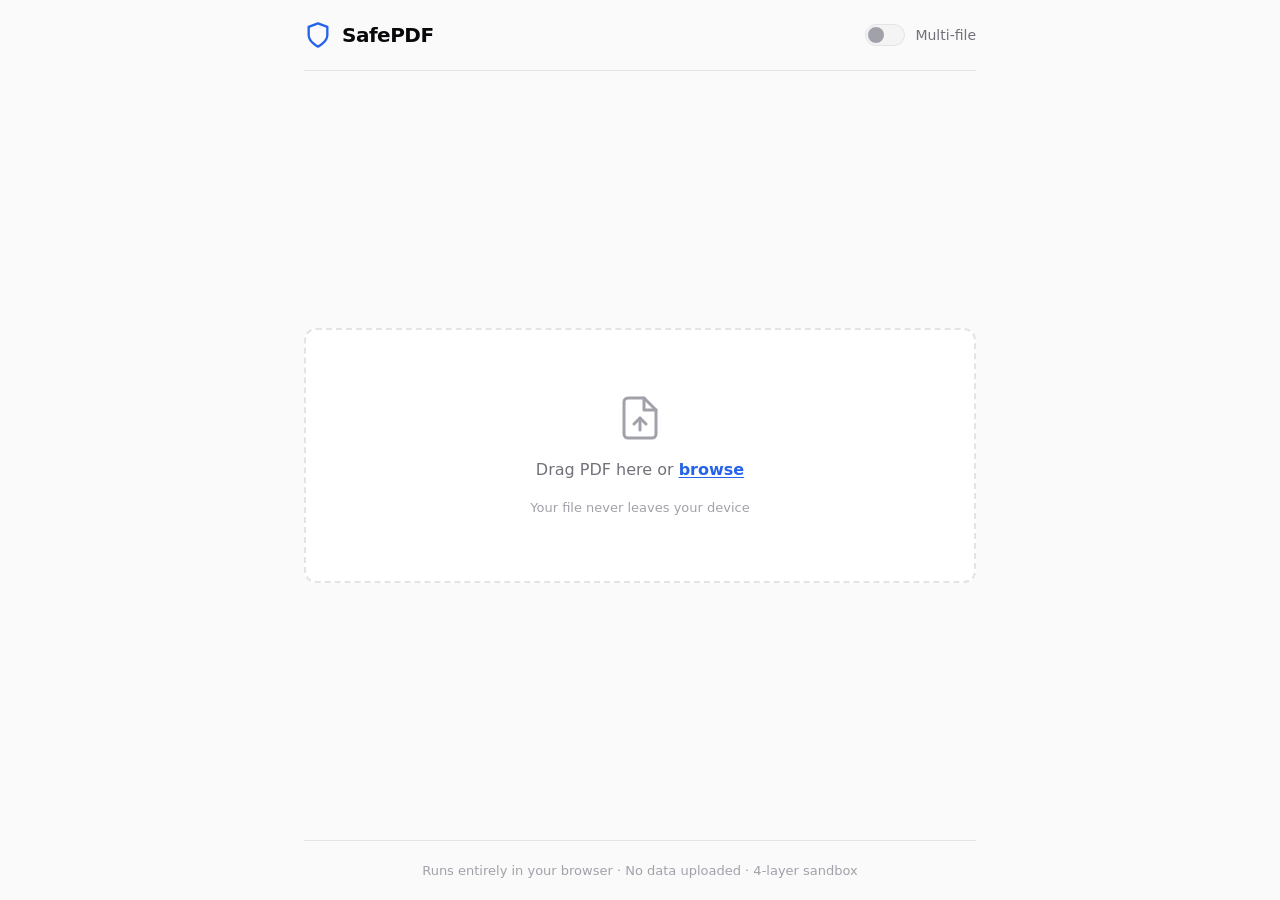
==== index.html @ 010dd8d1 "first commit" ====
<!DOCTYPE html>
<html lang="en">

<head>
    <meta charset="UTF-8">
    <meta name="viewport" content="width=device-width, initial-scale=1.0">
    <meta http-equiv="Content-Security-Policy"
        content="default-src 'self'; script-src 'self' blob:; style-src 'self' 'unsafe-inline' https://fonts.googleapis.com; font-src https://fonts.gstatic.com; img-src 'self' blob: data:; frame-src blob:; worker-src 'self' blob:; connect-src 'self' blob:; object-src 'none'; base-uri 'none';">
    <meta name="description"
        content="SafePDF — Sanitize PDFs entirely in your browser. No uploads, no servers. Four layers of security.">
    <title>SafePDF — Client-Side PDF Sanitizer</title>
    <link rel="preconnect" href="https://fonts.googleapis.com">
    <link rel="preconnect" href="https://fonts.gstatic.com" crossorigin>
    <link href="https://fonts.googleapis.com/css2?family=Inter:wght@400;500;600;700&display=swap" rel="stylesheet">
    <link rel="stylesheet" href="style.css">
    <link rel="manifest" href="manifest.json">
    <meta name="theme-color" content="#0a0a0a">
    <link rel="icon" type="image/svg+xml"
        href="data:image/svg+xml,<svg xmlns='http://www.w3.org/2000/svg' viewBox='0 0 100 100'><text y='.9em' font-size='90'>🛡️</text></svg>">
</head>

<body>
    <div class="app" id="app">
        <!-- Header -->
        <header class="header">
            <div class="logo">
                <svg class="logo-icon" viewBox="0 0 24 24" fill="none" stroke="currentColor" stroke-width="2"
                    stroke-linecap="round" stroke-linejoin="round">
                    <path d="M12 22s8-4 8-10V5l-8-3-8 3v7c0 6 8 10 8 10z" />
                </svg>
                <span class="logo-text">SafePDF</span>
            </div>
            <div class="header-controls">
                <label class="toggle" id="multiFileToggle">
                    <input type="checkbox" id="multiFileCheckbox">
                    <span class="toggle-slider"></span>
                    <span class="toggle-label">Multi-file</span>
                </label>
            </div>
        </header>

        <!-- Main Content -->
        <main class="main">
            <!-- Drop Zone -->
            <div class="drop-zone" id="dropZone">
                <div class="drop-zone-content">
                    <svg class="drop-icon" viewBox="0 0 24 24" fill="none" stroke="currentColor" stroke-width="1.5"
                        stroke-linecap="round" stroke-linejoin="round">
                        <path d="M14 2H6a2 2 0 0 0-2 2v16a2 2 0 0 0 2 2h12a2 2 0 0 0 2-2V8z" />
                        <polyline points="14 2 14 8 20 8" />
                        <line x1="12" y1="18" x2="12" y2="12" />
                        <polyline points="9 15 12 12 15 15" />
                    </svg>
                    <p class="drop-text">Drag PDF here or <button class="browse-btn" id="browseBtn">browse</button></p>
                    <p class="drop-hint">Your file never leaves your device</p>
                </div>
                <input type="file" id="fileInput" accept=".pdf,application/pdf" hidden>
            </div>

            <!-- Processing Section -->
            <section class="processing-section" id="processingSection" hidden>
                <div class="file-card" id="fileCard">
                    <div class="file-info">
                        <svg class="file-icon" viewBox="0 0 24 24" fill="none" stroke="currentColor" stroke-width="2"
                            stroke-linecap="round" stroke-linejoin="round">
                            <path d="M14 2H6a2 2 0 0 0-2 2v16a2 2 0 0 0 2 2h12a2 2 0 0 0 2-2V8z" />
                            <polyline points="14 2 14 8 20 8" />
                        </svg>
                        <div class="file-meta">
                            <span class="file-name" id="fileName"></span>
                            <span class="file-size" id="fileSize"></span>
                        </div>
                    </div>
                    <div class="progress-container">
                        <div class="progress-bar">
                            <div class="progress-fill" id="progressFill"></div>
                        </div>
                        <span class="progress-text" id="progressText">Preparing…</span>
                    </div>
                </div>
            </section>

            <!-- Multi-file Queue -->
            <section class="queue-section" id="queueSection" hidden>
                <h2 class="queue-title">Queue</h2>
                <div class="queue-list" id="queueList"></div>
            </section>

            <!-- Results Section -->
            <section class="results-section" id="resultsSection" hidden>
                <div class="results-header">
                    <h2 class="results-title">
                        <svg class="check-icon" viewBox="0 0 24 24" fill="none" stroke="currentColor" stroke-width="2.5"
                            stroke-linecap="round" stroke-linejoin="round">
                            <path d="M22 11.08V12a10 10 0 1 1-5.93-9.14" />
                            <polyline points="22 4 12 14.01 9 11.01" />
                        </svg>
                        Sanitized
                    </h2>
                    <div class="results-actions">
                        <button class="btn btn-secondary" id="previewBtn">Preview</button>
                        <button class="btn btn-primary" id="downloadBtn">Download</button>
                        <button class="btn btn-ghost" id="resetBtn">New file</button>
                    </div>
                </div>
                <div class="preview-container" id="previewContainer" hidden>
                    <iframe id="previewFrame" sandbox="allow-same-origin" class="preview-frame"></iframe>
                </div>
            </section>
        </main>

        <!-- Footer -->
        <footer class="footer">
            <p>Runs entirely in your browser · No data uploaded · 4-layer sandbox</p>
        </footer>
    </div>

    <script src="jspdf.umd.min.js"></script>
    <script src="app.js"></script>
</body>

</html>
---- style.css ----
/* ============================================
   SafePDF — 2026 Minimalistic Design
   ============================================ */

:root {
    --font: 'Inter', system-ui, -apple-system, sans-serif;

    /* Light theme */
    --bg: #fafafa;
    --bg-card: #ffffff;
    --bg-elevated: #f4f4f5;
    --text-primary: #09090b;
    --text-secondary: #71717a;
    --text-tertiary: #a1a1aa;
    --border: #e4e4e7;
    --border-hover: #d4d4d8;
    --accent: #2563eb;
    --accent-hover: #1d4ed8;
    --accent-glow: rgba(37, 99, 235, 0.15);
    --success: #10b981;
    --success-bg: rgba(16, 185, 129, 0.08);
    --danger: #ef4444;
    --shadow-sm: 0 1px 2px rgba(0, 0, 0, 0.04);
    --shadow-md: 0 4px 12px rgba(0, 0, 0, 0.06);
    --shadow-lg: 0 12px 40px rgba(0, 0, 0, 0.08);
    --radius: 12px;
    --radius-sm: 8px;
    --transition: 0.2s cubic-bezier(0.4, 0, 0.2, 1);
}

@media (prefers-color-scheme: dark) {
    :root {
        --bg: #0a0a0a;
        --bg-card: #141414;
        --bg-elevated: #1c1c1e;
        --text-primary: #fafafa;
        --text-secondary: #a1a1aa;
        --text-tertiary: #52525b;
        --border: #27272a;
        --border-hover: #3f3f46;
        --accent: #3b82f6;
        --accent-hover: #60a5fa;
        --accent-glow: rgba(59, 130, 246, 0.12);
        --success: #34d399;
        --success-bg: rgba(52, 211, 153, 0.08);
        --shadow-sm: 0 1px 2px rgba(0, 0, 0, 0.2);
        --shadow-md: 0 4px 12px rgba(0, 0, 0, 0.3);
        --shadow-lg: 0 12px 40px rgba(0, 0, 0, 0.4);
    }
}

/* ---- Reset & Base ---- */
*,
*::before,
*::after {
    margin: 0;
    padding: 0;
    box-sizing: border-box;
}

html {
    font-size: 16px;
    -webkit-font-smoothing: antialiased;
    -moz-osx-font-smoothing: grayscale;
}

body {
    font-family: var(--font);
    background: var(--bg);
    color: var(--text-primary);
    line-height: 1.5;
    min-height: 100vh;
}

/* ---- App Layout ---- */
.app {
    display: flex;
    flex-direction: column;
    min-height: 100vh;
    max-width: 720px;
    margin: 0 auto;
    padding: 0 24px;
}

/* ---- Header ---- */
.header {
    display: flex;
    align-items: center;
    justify-content: space-between;
    padding: 20px 0;
    border-bottom: 1px solid var(--border);
}

.logo {
    display: flex;
    align-items: center;
    gap: 10px;
}

.logo-icon {
    width: 28px;
    height: 28px;
    color: var(--accent);
}

.logo-text {
    font-size: 1.25rem;
    font-weight: 700;
    letter-spacing: -0.025em;
}

/* ---- Toggle ---- */
.toggle {
    display: flex;
    align-items: center;
    gap: 10px;
    cursor: pointer;
    user-select: none;
}

.toggle input {
    display: none;
}

.toggle-slider {
    position: relative;
    width: 40px;
    height: 22px;
    background: var(--bg-elevated);
    border: 1px solid var(--border);
    border-radius: 11px;
    transition: var(--transition);
}

.toggle-slider::after {
    content: '';
    position: absolute;
    top: 2px;
    left: 2px;
    width: 16px;
    height: 16px;
    background: var(--text-tertiary);
    border-radius: 50%;
    transition: var(--transition);
}

.toggle input:checked+.toggle-slider {
    background: var(--accent);
    border-color: var(--accent);
}

.toggle input:checked+.toggle-slider::after {
    transform: translateX(18px);
    background: white;
}

.toggle-label {
    font-size: 0.875rem;
    font-weight: 500;
    color: var(--text-secondary);
}

/* ---- Main ---- */
.main {
    flex: 1;
    display: flex;
    flex-direction: column;
    align-items: center;
    justify-content: center;
    padding: 48px 0;
    gap: 24px;
}

.main:has(.processing-section:not([hidden])),
.main:has(.results-section:not([hidden])) {
    justify-content: flex-start;
}

/* ---- Drop Zone ---- */
.drop-zone {
    width: 100%;
    border: 2px dashed var(--border);
    border-radius: var(--radius);
    padding: 64px 32px;
    text-align: center;
    cursor: pointer;
    transition: var(--transition);
    background: var(--bg-card);
    position: relative;
}

.drop-zone:hover,
.drop-zone.drag-over {
    border-color: var(--accent);
    background: var(--accent-glow);
    box-shadow: var(--shadow-md);
}

.drop-zone.drag-over {
    transform: scale(1.01);
}

.drop-zone-content {
    display: flex;
    flex-direction: column;
    align-items: center;
    gap: 16px;
}

.drop-icon {
    width: 48px;
    height: 48px;
    color: var(--text-tertiary);
    transition: var(--transition);
}

.drop-zone:hover .drop-icon,
.drop-zone.drag-over .drop-icon {
    color: var(--accent);
    transform: translateY(-2px);
}

.drop-text {
    font-size: 1rem;
    color: var(--text-secondary);
}

.browse-btn {
    background: none;
    border: none;
    color: var(--accent);
    font: inherit;
    font-weight: 600;
    cursor: pointer;
    text-decoration: underline;
    text-underline-offset: 2px;
}

.browse-btn:hover {
    color: var(--accent-hover);
}

.drop-hint {
    font-size: 0.8125rem;
    color: var(--text-tertiary);
}

/* ---- Processing / File Card ---- */
.file-card {
    width: 100%;
    background: var(--bg-card);
    border: 1px solid var(--border);
    border-radius: var(--radius);
    padding: 20px;
    box-shadow: var(--shadow-sm);
    animation: slideUp 0.3s ease;
}

.file-info {
    display: flex;
    align-items: center;
    gap: 12px;
    margin-bottom: 16px;
}

.file-icon {
    width: 24px;
    height: 24px;
    color: var(--accent);
    flex-shrink: 0;
}

.file-meta {
    display: flex;
    flex-direction: column;
    min-width: 0;
}

.file-name {
    font-size: 0.9375rem;
    font-weight: 600;
    white-space: nowrap;
    overflow: hidden;
    text-overflow: ellipsis;
}

.file-size {
    font-size: 0.8125rem;
    color: var(--text-tertiary);
}

.progress-container {
    display: flex;
    align-items: center;
    gap: 12px;
}

.progress-bar {
    flex: 1;
    height: 6px;
    background: var(--bg-elevated);
    border-radius: 3px;
    overflow: hidden;
}

.progress-fill {
    height: 100%;
    width: 0%;
    background: linear-gradient(90deg, var(--accent), #818cf8);
    border-radius: 3px;
    transition: width 0.3s ease;
}

.progress-text {
    font-size: 0.8125rem;
    color: var(--text-secondary);
    flex-shrink: 0;
    min-width: 80px;
    text-align: right;
}

/* ---- Queue ---- */
.queue-section {
    width: 100%;
}

.queue-title {
    font-size: 0.875rem;
    font-weight: 600;
    color: var(--text-secondary);
    text-transform: uppercase;
    letter-spacing: 0.05em;
    margin-bottom: 12px;
}

.queue-list {
    display: flex;
    flex-direction: column;
    gap: 8px;
}

.queue-item {
    display: flex;
    align-items: center;
    justify-content: space-between;
    padding: 12px 16px;
    background: var(--bg-card);
    border: 1px solid var(--border);
    border-radius: var(--radius-sm);
    font-size: 0.875rem;
}

.queue-item-name {
    white-space: nowrap;
    overflow: hidden;
    text-overflow: ellipsis;
    flex: 1;
    margin-right: 12px;
}

.queue-item-status {
    color: var(--text-tertiary);
    font-size: 0.8125rem;
    flex-shrink: 0;
}

.queue-item-status.done {
    color: var(--success);
}

.queue-item-status.active {
    color: var(--accent);
}

/* ---- Results ---- */
.results-section {
    width: 100%;
    animation: slideUp 0.3s ease;
}

.results-header {
    display: flex;
    align-items: center;
    justify-content: space-between;
    flex-wrap: wrap;
    gap: 12px;
    margin-bottom: 16px;
}

.results-title {
    display: flex;
    align-items: center;
    gap: 8px;
    font-size: 1.125rem;
    font-weight: 600;
    color: var(--success);
}

.check-icon {
    width: 22px;
    height: 22px;
}

.results-actions {
    display: flex;
    gap: 8px;
}

/* ---- Buttons ---- */
.btn {
    padding: 8px 16px;
    border-radius: var(--radius-sm);
    font: inherit;
    font-size: 0.875rem;
    font-weight: 500;
    cursor: pointer;
    transition: var(--transition);
    border: 1px solid transparent;
    display: inline-flex;
    align-items: center;
    gap: 6px;
}

.btn-primary {
    background: var(--accent);
    color: white;
    border-color: var(--accent);
}

.btn-primary:hover {
    background: var(--accent-hover);
    box-shadow: var(--shadow-md);
}

.btn-secondary {
    background: var(--bg-elevated);
    color: var(--text-primary);
    border-color: var(--border);
}

.btn-secondary:hover {
    border-color: var(--border-hover);
    box-shadow: var(--shadow-sm);
}

.btn-ghost {
    background: transparent;
    color: var(--text-secondary);
}

.btn-ghost:hover {
    color: var(--text-primary);
    background: var(--bg-elevated);
}

/* ---- Preview ---- */
.preview-container {
    width: 100%;
    border: 1px solid var(--border);
    border-radius: var(--radius);
    overflow: hidden;
    background: var(--bg-elevated);
    animation: fadeIn 0.3s ease;
}

.preview-frame {
    width: 100%;
    height: 600px;
    border: none;
    display: block;
}

/* ---- Footer ---- */
.footer {
    padding: 20px 0;
    text-align: center;
    border-top: 1px solid var(--border);
}

.footer p {
    font-size: 0.8125rem;
    color: var(--text-tertiary);
}

/* ---- Animations ---- */
@keyframes slideUp {
    from {
        opacity: 0;
        transform: translateY(12px);
    }

    to {
        opacity: 1;
        transform: translateY(0);
    }
}

@keyframes fadeIn {
    from {
        opacity: 0;
    }

    to {
        opacity: 1;
    }
}

@keyframes pulse {

    0%,
    100% {
        opacity: 1;
    }

    50% {
        opacity: 0.5;
    }
}

/* ---- Responsive ---- */
@media (max-width: 600px) {
    .app {
        padding: 0 16px;
    }

    .drop-zone {
        padding: 48px 20px;
    }

    .results-header {
        flex-direction: column;
        align-items: flex-start;
    }

    .results-actions {
        width: 100%;
    }

    .results-actions .btn {
        flex: 1;
        justify-content: center;
    }

    .preview-frame {
        height: 400px;
    }
}

/* ---- Hidden utility ---- */
[hidden] {
    display: none !important;
}
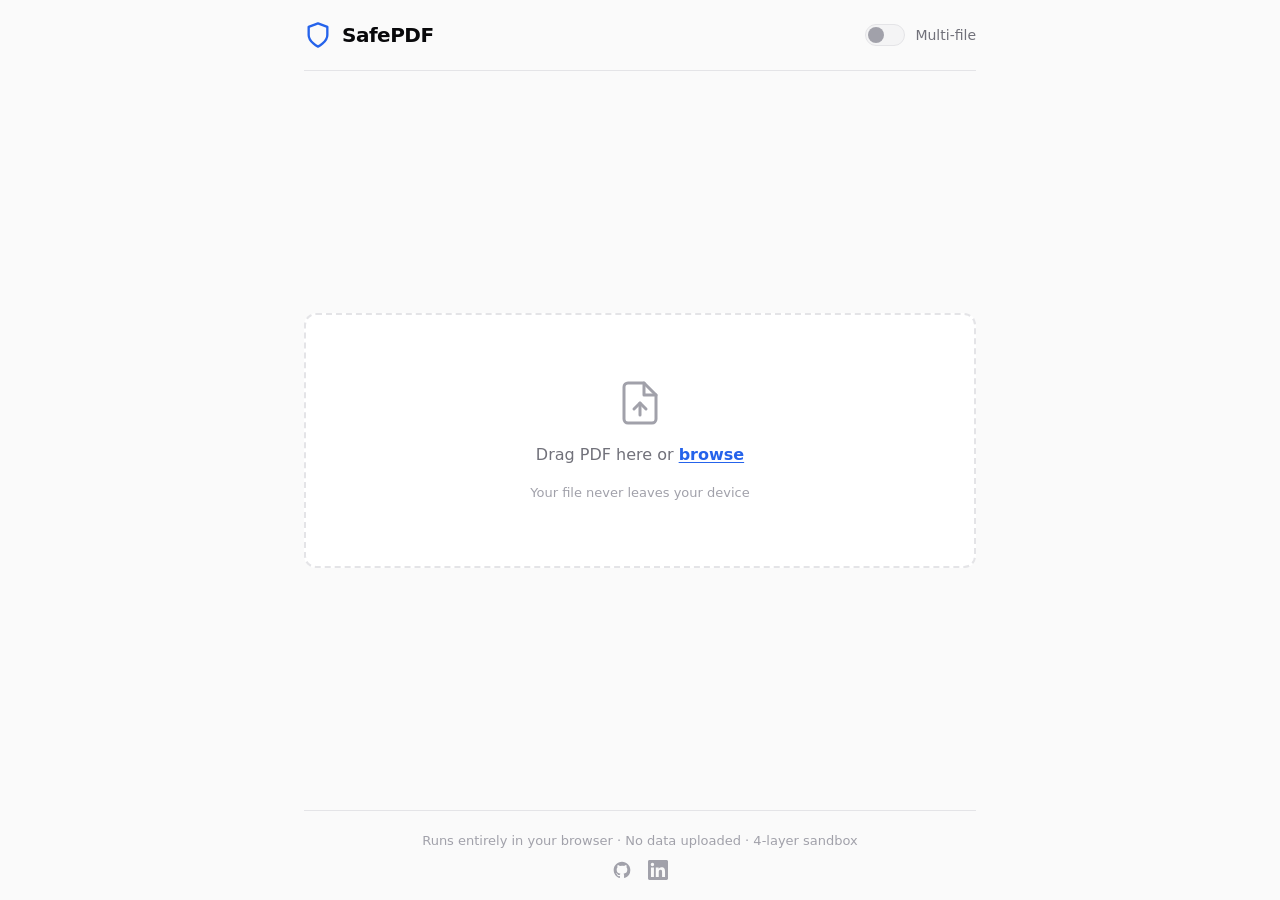
==== commit 78fac541: "." ====
--- a/index.html
+++ b/index.html
@@ -104,7 +104,9 @@
                     </div>
                 </div>
                 <div class="preview-container" id="previewContainer" hidden>
-                    <iframe id="previewFrame" sandbox="allow-same-origin" class="preview-frame"></iframe>
+                    <!-- Sandbox Layer: Display Isolation -->
+                    <!-- sandbox="" = most restrictive: no scripts, no forms, no popups, unique origin -->
+                    <iframe id="previewFrame" sandbox="" class="preview-frame" title="Sanitized PDF Preview"></iframe>
                 </div>
             </section>
         </main>
@@ -112,11 +114,27 @@
         <!-- Footer -->
         <footer class="footer">
             <p>Runs entirely in your browser · No data uploaded · 4-layer sandbox</p>
+            <div class="footer-links">
+                <a href="https://github.com/beny-karachun" target="_blank" rel="noopener noreferrer" aria-label="GitHub"
+                    class="footer-icon">
+                    <svg viewBox="0 0 24 24" fill="currentColor" width="20" height="20">
+                        <path
+                            d="M12 2C6.477 2 2 6.484 2 12.017c0 4.425 2.865 8.18 6.839 9.504.5.092.682-.217.682-.483 0-.237-.008-.868-.013-1.703-2.782.605-3.369-1.343-3.369-1.343-.454-1.158-1.11-1.466-1.11-1.466-.908-.62.069-.608.069-.608 1.003.07 1.531 1.032 1.531 1.032.892 1.53 2.341 1.088 2.91.832.092-.647.35-1.088.636-1.338-2.22-.253-4.555-1.113-4.555-4.951 0-1.093.39-1.988 1.029-2.688-.103-.253-.446-1.272.098-2.65 0 0 .84-.27 2.75 1.026A9.564 9.564 0 0112 6.844c.85.004 1.705.115 2.504.337 1.909-1.296 2.747-1.027 2.747-1.027.546 1.379.202 2.398.1 2.651.64.7 1.028 1.595 1.028 2.688 0 3.848-2.339 4.695-4.566 4.943.359.309.678.92.678 1.855 0 1.338-.012 2.419-.012 2.747 0 .268.18.58.688.482A10.019 10.019 0 0022 12.017C22 6.484 17.522 2 12 2z" />
+                    </svg>
+                </a>
+                <a href="https://www.linkedin.com/in/beny-karachun-5a5188369/" target="_blank" rel="noopener noreferrer"
+                    aria-label="LinkedIn" class="footer-icon">
+                    <svg viewBox="0 0 24 24" fill="currentColor" width="20" height="20">
+                        <path
+                            d="M20.447 20.452h-3.554v-5.569c0-1.328-.027-3.037-1.852-3.037-1.853 0-2.136 1.445-2.136 2.939v5.667H9.351V9h3.414v1.561h.046c.477-.9 1.637-1.85 3.37-1.85 3.601 0 4.267 2.37 4.267 5.455v6.286zM5.337 7.433a2.062 2.062 0 01-2.063-2.065 2.064 2.064 0 112.063 2.065zm1.782 13.019H3.555V9h3.564v11.452zM22.225 0H1.771C.792 0 0 .774 0 1.729v20.542C0 23.227.792 24 1.771 24h20.451C23.2 24 24 23.227 24 22.271V1.729C24 .774 23.2 0 22.222 0h.003z" />
+                    </svg>
+                </a>
+            </div>
         </footer>
     </div>
 
     <script src="jspdf.umd.min.js"></script>
-    <script src="app.js"></script>
+    <script type="module" src="app.js"></script>
 </body>
 
 </html>
--- a/style.css
+++ b/style.css
@@ -456,9 +456,10 @@
 /* ---- Preview ---- */
 .preview-container {
     width: 100%;
+    max-height: 700px;
+    overflow-y: auto;
     border: 1px solid var(--border);
     border-radius: var(--radius);
-    overflow: hidden;
     background: var(--bg-elevated);
     animation: fadeIn 0.3s ease;
 }
@@ -468,6 +469,7 @@
     height: 600px;
     border: none;
     display: block;
+    border-radius: var(--radius);
 }
 
 /* ---- Footer ---- */
@@ -482,6 +484,23 @@
     color: var(--text-tertiary);
 }
 
+.footer-links {
+    display: flex;
+    justify-content: center;
+    gap: 16px;
+    margin-top: 10px;
+}
+
+.footer-icon {
+    color: var(--text-tertiary);
+    transition: color var(--transition);
+    display: inline-flex;
+}
+
+.footer-icon:hover {
+    color: var(--text-primary);
+}
+
 /* ---- Animations ---- */
 @keyframes slideUp {
     from {
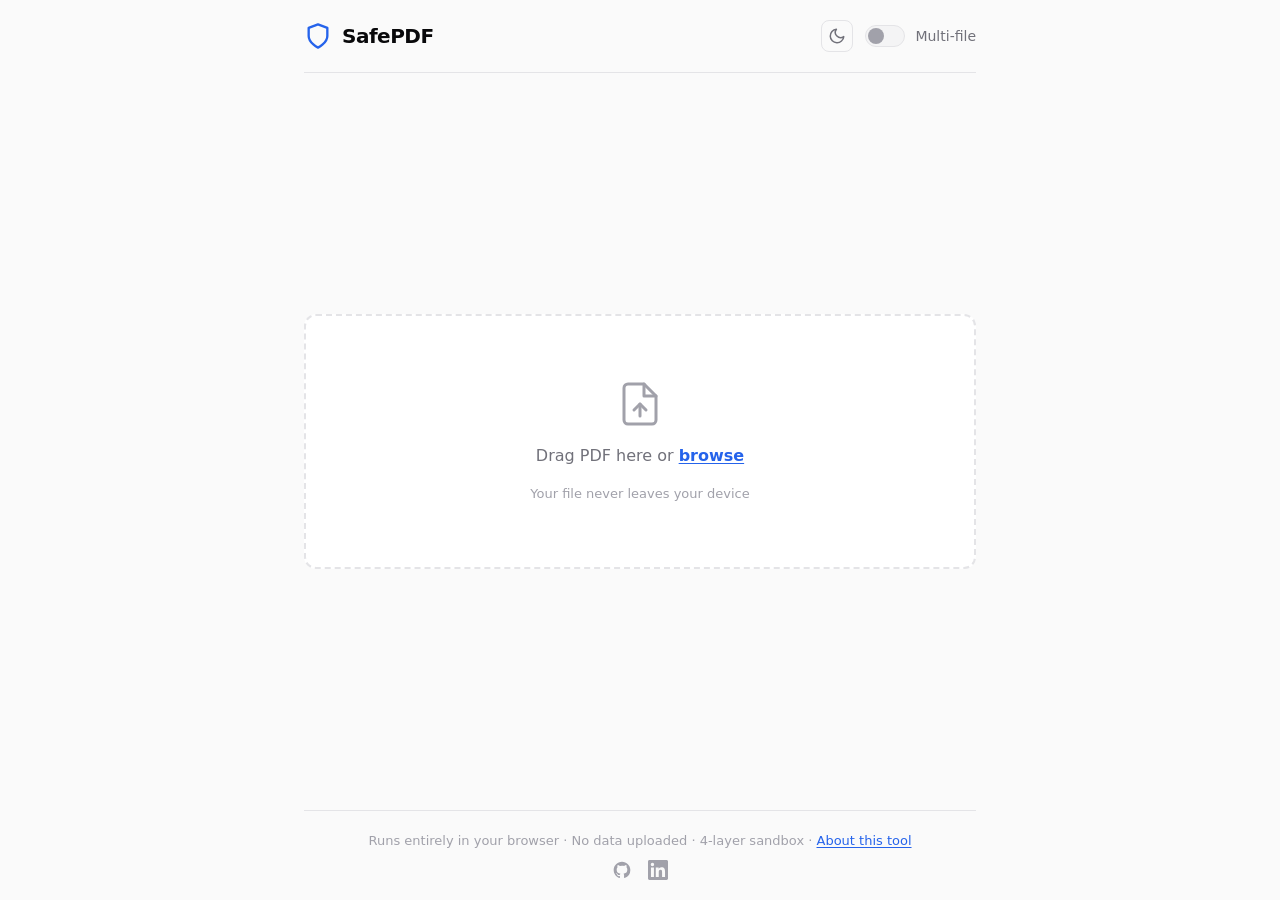
==== commit 36ec4b35: "night mode + About this tool" ====
--- a/index.html
+++ b/index.html
@@ -31,6 +31,26 @@
                 <span class="logo-text">SafePDF</span>
             </div>
             <div class="header-controls">
+                <button class="theme-toggle" id="themeToggle" aria-label="Toggle theme">
+                    <!-- Sun icon (shown in dark mode) -->
+                    <svg class="icon-sun" viewBox="0 0 24 24" fill="none" stroke="currentColor" stroke-width="2"
+                        stroke-linecap="round" stroke-linejoin="round">
+                        <circle cx="12" cy="12" r="5" />
+                        <line x1="12" y1="1" x2="12" y2="3" />
+                        <line x1="12" y1="21" x2="12" y2="23" />
+                        <line x1="4.22" y1="4.22" x2="5.64" y2="5.64" />
+                        <line x1="18.36" y1="18.36" x2="19.78" y2="19.78" />
+                        <line x1="1" y1="12" x2="3" y2="12" />
+                        <line x1="21" y1="12" x2="23" y2="12" />
+                        <line x1="4.22" y1="19.78" x2="5.64" y2="18.36" />
+                        <line x1="18.36" y1="5.64" x2="19.78" y2="4.22" />
+                    </svg>
+                    <!-- Moon icon (shown in light mode) -->
+                    <svg class="icon-moon" viewBox="0 0 24 24" fill="none" stroke="currentColor" stroke-width="2"
+                        stroke-linecap="round" stroke-linejoin="round">
+                        <path d="M21 12.79A9 9 0 1 1 11.21 3 7 7 0 0 0 21 12.79z" />
+                    </svg>
+                </button>
                 <label class="toggle" id="multiFileToggle">
                     <input type="checkbox" id="multiFileCheckbox">
                     <span class="toggle-slider"></span>
@@ -113,7 +133,8 @@
 
         <!-- Footer -->
         <footer class="footer">
-            <p>Runs entirely in your browser · No data uploaded · 4-layer sandbox</p>
+            <p class="footer-tagline">Runs entirely in your browser · No data uploaded · 4-layer sandbox · <a
+                    href="about.html" class="footer-about">About this tool</a></p>
             <div class="footer-links">
                 <a href="https://github.com/beny-karachun" target="_blank" rel="noopener noreferrer" aria-label="GitHub"
                     class="footer-icon">
--- a/style.css
+++ b/style.css
@@ -28,8 +28,9 @@
     --transition: 0.2s cubic-bezier(0.4, 0, 0.2, 1);
 }
 
+/* Dark theme — triggered by OS preference OR manual toggle */
 @media (prefers-color-scheme: dark) {
-    :root {
+    :root:not([data-theme="light"]) {
         --bg: #0a0a0a;
         --bg-card: #141414;
         --bg-elevated: #1c1c1e;
@@ -49,6 +50,26 @@
     }
 }
 
+/* Manual dark mode override */
+:root[data-theme="dark"] {
+    --bg: #0a0a0a;
+    --bg-card: #141414;
+    --bg-elevated: #1c1c1e;
+    --text-primary: #fafafa;
+    --text-secondary: #a1a1aa;
+    --text-tertiary: #52525b;
+    --border: #27272a;
+    --border-hover: #3f3f46;
+    --accent: #3b82f6;
+    --accent-hover: #60a5fa;
+    --accent-glow: rgba(59, 130, 246, 0.12);
+    --success: #34d399;
+    --success-bg: rgba(52, 211, 153, 0.08);
+    --shadow-sm: 0 1px 2px rgba(0, 0, 0, 0.2);
+    --shadow-md: 0 4px 12px rgba(0, 0, 0, 0.3);
+    --shadow-lg: 0 12px 40px rgba(0, 0, 0, 0.4);
+}
+
 /* ---- Reset & Base ---- */
 *,
 *::before,
@@ -107,6 +128,73 @@
     font-size: 1.25rem;
     font-weight: 700;
     letter-spacing: -0.025em;
+}
+
+/* ---- Header Controls ---- */
+.header-controls {
+    display: flex;
+    align-items: center;
+    gap: 12px;
+}
+
+/* ---- Theme Toggle ---- */
+.theme-toggle {
+    background: none;
+    border: 1px solid var(--border);
+    border-radius: var(--radius-sm);
+    padding: 6px;
+    cursor: pointer;
+    color: var(--text-secondary);
+    display: inline-flex;
+    align-items: center;
+    justify-content: center;
+    transition: var(--transition);
+}
+
+.theme-toggle:hover {
+    color: var(--text-primary);
+    border-color: var(--border-hover);
+    background: var(--bg-elevated);
+}
+
+.theme-toggle svg {
+    width: 18px;
+    height: 18px;
+}
+
+/* Icon visibility: light mode = moon, dark mode = sun */
+.icon-sun {
+    display: none;
+}
+
+.icon-moon {
+    display: block;
+}
+
+@media (prefers-color-scheme: dark) {
+    :root:not([data-theme="light"]) .icon-sun {
+        display: block;
+    }
+
+    :root:not([data-theme="light"]) .icon-moon {
+        display: none;
+    }
+}
+
+:root[data-theme="dark"] .icon-sun {
+    display: block;
+}
+
+:root[data-theme="dark"] .icon-moon {
+    display: none;
+}
+
+:root[data-theme="light"] .icon-sun {
+    display: none;
+}
+
+:root[data-theme="light"] .icon-moon {
+    display: block;
 }
 
 /* ---- Toggle ---- */
@@ -479,16 +567,16 @@
     border-top: 1px solid var(--border);
 }
 
-.footer p {
+.footer-tagline {
     font-size: 0.8125rem;
     color: var(--text-tertiary);
+    margin-bottom: 10px;
 }
 
 .footer-links {
     display: flex;
     justify-content: center;
     gap: 16px;
-    margin-top: 10px;
 }
 
 .footer-icon {
@@ -499,6 +587,18 @@
 
 .footer-icon:hover {
     color: var(--text-primary);
+}
+
+.footer-about {
+    color: var(--accent);
+    text-decoration: underline;
+    text-underline-offset: 2px;
+    font-weight: 500;
+    transition: color var(--transition);
+}
+
+.footer-about:hover {
+    color: var(--accent-hover);
 }
 
 /* ---- Animations ---- */
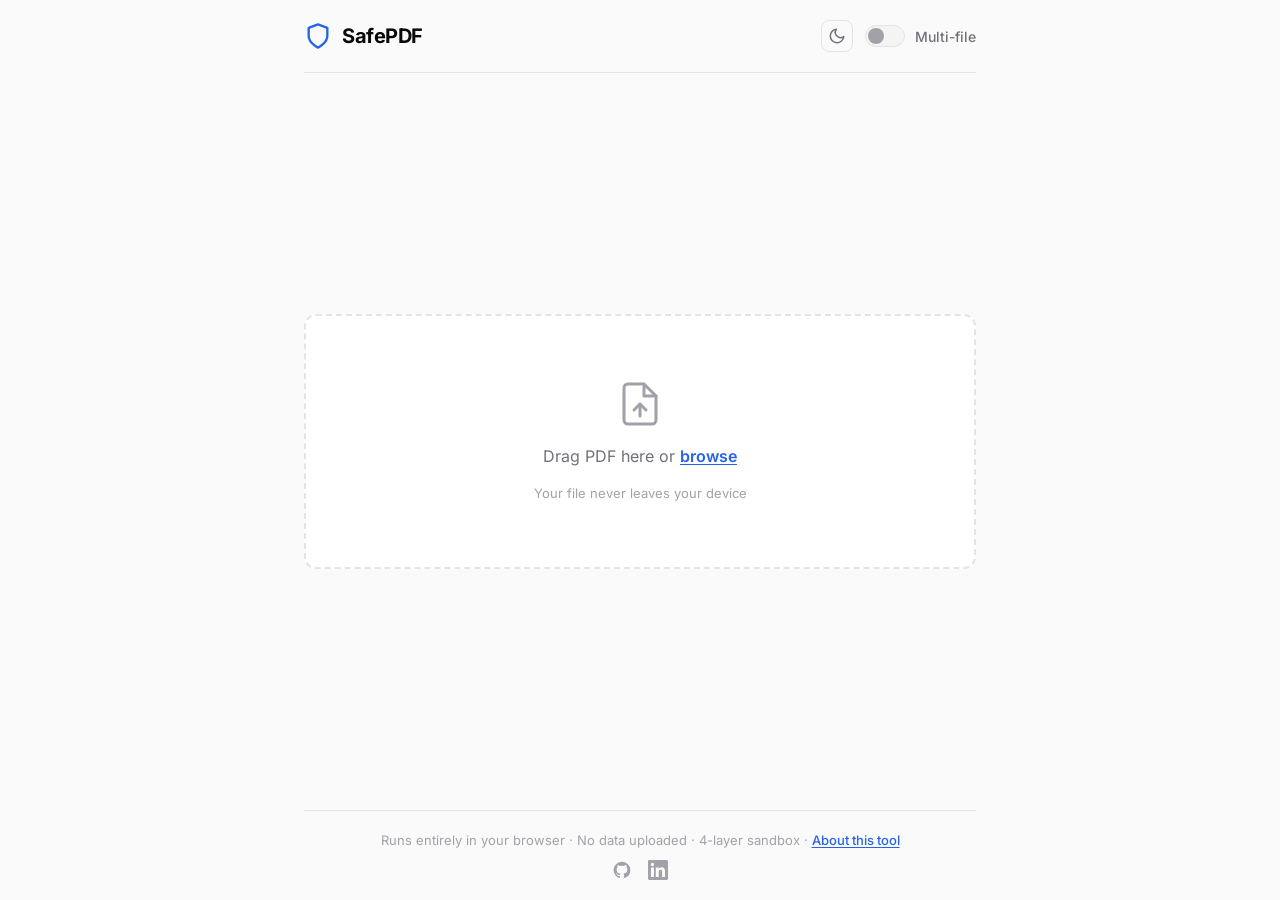
==== commit 5e783d7d: "supply chain immunity" ====
--- a/index.html
+++ b/index.html
@@ -5,13 +5,10 @@
     <meta charset="UTF-8">
     <meta name="viewport" content="width=device-width, initial-scale=1.0">
     <meta http-equiv="Content-Security-Policy"
-        content="default-src 'self'; script-src 'self' blob:; style-src 'self' 'unsafe-inline' https://fonts.googleapis.com; font-src https://fonts.gstatic.com; img-src 'self' blob: data:; frame-src blob:; worker-src 'self' blob:; connect-src 'self' blob:; object-src 'none'; base-uri 'none';">
+        content="default-src 'self'; script-src 'self' blob:; style-src 'self' 'unsafe-inline'; font-src 'self'; img-src 'self' blob: data:; frame-src blob:; worker-src 'self' blob:; connect-src 'self' blob:; object-src 'none'; base-uri 'none';">
     <meta name="description"
         content="SafePDF — Sanitize PDFs entirely in your browser. No uploads, no servers. Four layers of security.">
     <title>SafePDF — Client-Side PDF Sanitizer</title>
-    <link rel="preconnect" href="https://fonts.googleapis.com">
-    <link rel="preconnect" href="https://fonts.gstatic.com" crossorigin>
-    <link href="https://fonts.googleapis.com/css2?family=Inter:wght@400;500;600;700&display=swap" rel="stylesheet">
     <link rel="stylesheet" href="style.css">
     <link rel="manifest" href="manifest.json">
     <meta name="theme-color" content="#0a0a0a">
--- a/style.css
+++ b/style.css
@@ -1,6 +1,39 @@
 /* ============================================
    SafePDF — 2026 Minimalistic Design
    ============================================ */
+
+/* ---- Local Inter Font (zero CDN dependencies) ---- */
+@font-face {
+    font-family: 'Inter';
+    font-style: normal;
+    font-weight: 400;
+    font-display: swap;
+    src: url('./fonts/Inter-400.ttf') format('truetype');
+}
+
+@font-face {
+    font-family: 'Inter';
+    font-style: normal;
+    font-weight: 500;
+    font-display: swap;
+    src: url('./fonts/Inter-500.ttf') format('truetype');
+}
+
+@font-face {
+    font-family: 'Inter';
+    font-style: normal;
+    font-weight: 600;
+    font-display: swap;
+    src: url('./fonts/Inter-600.ttf') format('truetype');
+}
+
+@font-face {
+    font-family: 'Inter';
+    font-style: normal;
+    font-weight: 700;
+    font-display: swap;
+    src: url('./fonts/Inter-700.ttf') format('truetype');
+}
 
 :root {
     --font: 'Inter', system-ui, -apple-system, sans-serif;
